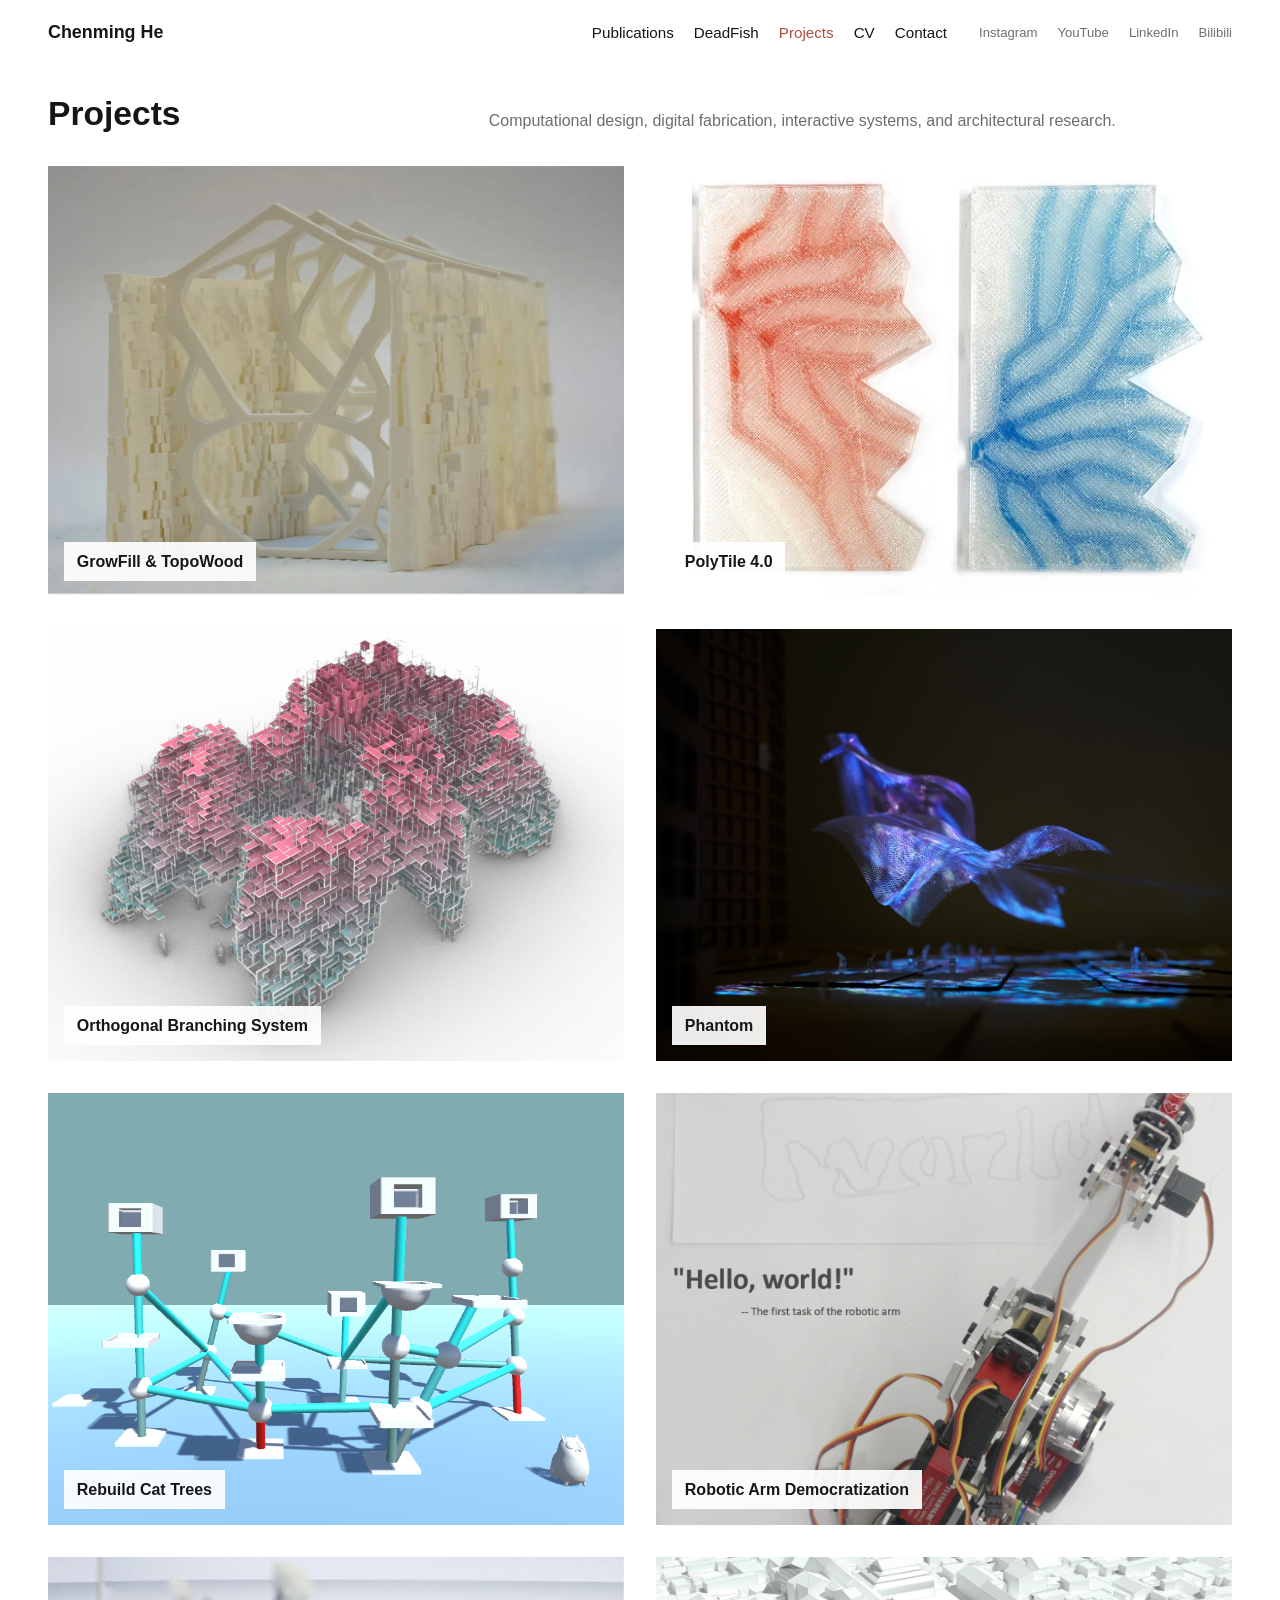
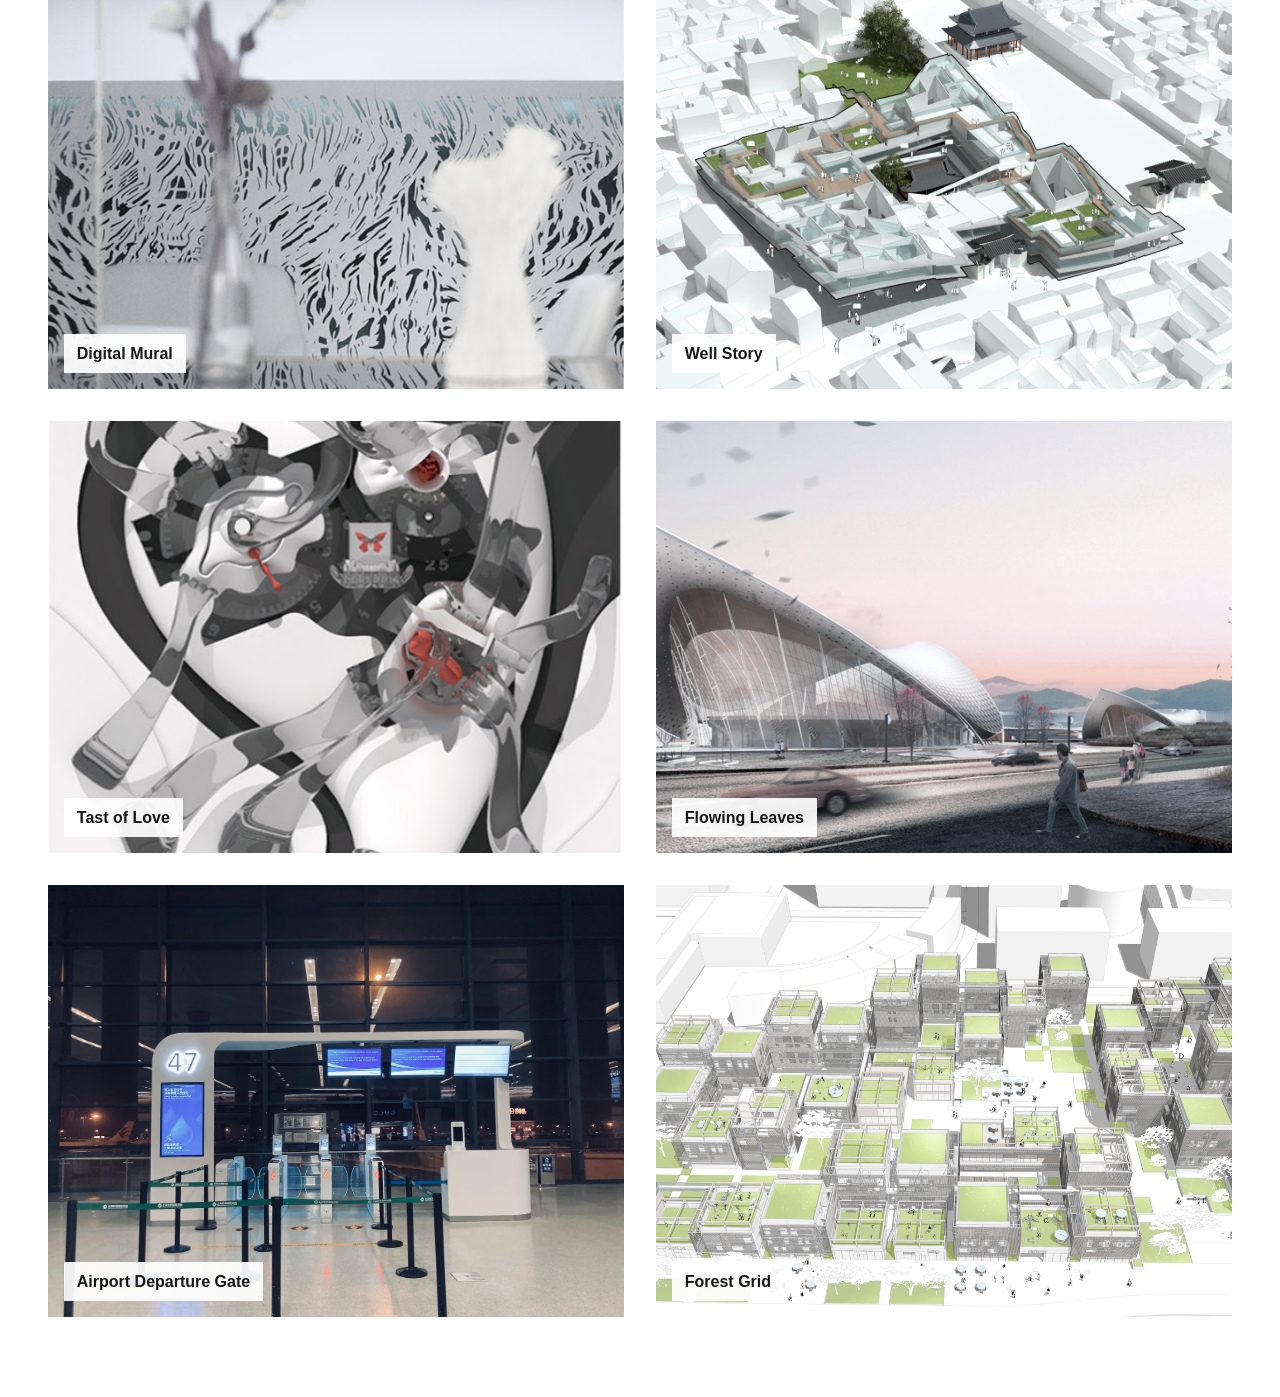
==== index.html @ fe015b78 "Build the initial navigation menu" ====
<!doctype html>
<html lang="en">
  <head>
    <meta charset="utf-8">
    <meta name="viewport" content="width=device-width, initial-scale=1">
    <title>Chenming He</title>
    <meta name="description" content="Portfolio of Chenming He: computational design, digital fabrication, interactive design, and architectural research.">
    <link rel="stylesheet" href="assets/css/site.css">
  </head>
  <body data-page="projects">
    <a class="skip-link" href="#main">Skip to content</a>
    <header class="site-header">
      <a class="site-title" href="index.html">Chenming He</a>
      <nav class="site-nav" aria-label="Primary navigation">
        <a href="publications.html">Publications</a>
        <a href="https://www.food4rhino.com/en/app/deadfish" target="_blank" rel="noreferrer">DeadFish</a>
        <a href="index.html" aria-current="page">Projects</a>
        <a href="cv.html">CV</a>
        <a href="contact.html">Contact</a>
      </nav>
      <nav class="social-nav" aria-label="Social links">
        <a href="https://instagram.com/chenming_he?igshid=OGQ5ZDc2ODk2ZA==" target="_blank" rel="noreferrer">Instagram</a>
        <a href="https://www.youtube.com/@chenminghe8218/featured" target="_blank" rel="noreferrer">YouTube</a>
        <a href="http://linkedin.com/in/chenminghe" target="_blank" rel="noreferrer">LinkedIn</a>
        <a href="https://space.bilibili.com/38767929" target="_blank" rel="noreferrer">Bilibili</a>
      </nav>
    </header>

    <main id="main" class="page-shell">
      <section class="intro-row" aria-labelledby="project-heading">
        <h1 id="project-heading">Projects</h1>
        <p>Computational design, digital fabrication, interactive systems, and architectural research.</p>
      </section>

      <section class="project-grid" id="project-grid" aria-label="Project portfolio"></section>
    </main>

    <script src="assets/js/projects.js"></script>
    <script src="assets/js/site.js"></script>
  </body>
</html>
---- assets/css/site.css ----
:root {
  color-scheme: light;
  --bg: #ffffff;
  --text: #161616;
  --muted: #6d6d6d;
  --line: #dedbd4;
  --surface: #f6f8f5;
  --surface-strong: #e8eef0;
  --accent: #38605e;
  --accent-2: #b04e3c;
  --max: 1800px;
  --gutter: 3rem;
}

* {
  box-sizing: border-box;
}

html {
  font-family: Arial, Helvetica, sans-serif;
  background: var(--bg);
  color: var(--text);
  letter-spacing: 0;
}

body {
  margin: 0;
  min-height: 100vh;
}

img {
  display: block;
  max-width: 100%;
}

a {
  color: inherit;
  text-decoration: none;
}

a:hover {
  color: var(--accent);
}

.skip-link {
  position: absolute;
  left: 1rem;
  top: 1rem;
  transform: translateY(-200%);
  background: var(--text);
  color: var(--bg);
  padding: 0.6rem 0.8rem;
  z-index: 20;
}

.skip-link:focus {
  transform: translateY(0);
}

.site-header {
  display: grid;
  grid-template-columns: minmax(10rem, 1fr) auto auto;
  align-items: center;
  gap: 2rem;
  max-width: var(--max);
  margin: 0 auto;
  padding: 1.35rem var(--gutter);
}

.site-title {
  font-size: 1.12rem;
  font-weight: 700;
}

.site-nav,
.social-nav {
  display: flex;
  align-items: center;
  gap: 1.25rem;
  flex-wrap: wrap;
  font-size: 0.95rem;
}

.social-nav {
  color: var(--muted);
  font-size: 0.82rem;
}

.site-nav a[aria-current="page"] {
  color: var(--accent-2);
}

.page-shell {
  max-width: var(--max);
  margin: 0 auto;
  padding: 2rem var(--gutter) 5rem;
}

.page-shell.narrow {
  max-width: 1100px;
}

.intro-row {
  display: grid;
  grid-template-columns: minmax(12rem, 0.55fr) minmax(16rem, 1fr);
  gap: 2rem;
  align-items: end;
  margin-bottom: 2rem;
}

.intro-row h1 {
  margin: 0;
  font-size: 2.1rem;
  line-height: 1.1;
}

.intro-row p {
  margin: 0;
  max-width: 52rem;
  color: var(--muted);
  line-height: 1.6;
}

.project-grid {
  display: grid;
  grid-template-columns: repeat(2, minmax(0, 1fr));
  gap: 2rem;
}

.project-card {
  position: relative;
  display: block;
  overflow: hidden;
  aspect-ratio: 4 / 3;
  min-height: 25rem;
  background: var(--surface);
  border-radius: 0;
}

.project-card img {
  width: 100%;
  height: 100%;
  object-fit: cover;
  transition: transform 220ms ease, filter 220ms ease;
}

.project-card span {
  position: absolute;
  left: 1rem;
  bottom: 1rem;
  max-width: calc(100% - 2rem);
  padding: 0.65rem 0.8rem;
  background: rgba(255, 255, 255, 0.92);
  color: var(--text);
  font-size: 1rem;
  font-weight: 700;
}

.project-card:hover img {
  transform: scale(1.025);
  filter: saturate(0.9);
}

.publication-grid {
  display: grid;
  grid-template-columns: repeat(2, minmax(0, 1fr));
  gap: 2rem;
}

.publication-card {
  border: 1px solid var(--line);
  background: var(--bg);
  border-radius: 4px;
  overflow: hidden;
}

.publication-card img {
  width: 100%;
  aspect-ratio: 4 / 3;
  object-fit: cover;
}

.publication-card p {
  margin: 1.25rem;
  line-height: 1.55;
}

.text-link {
  display: inline-block;
  margin: 0 1.25rem 1.25rem;
  color: var(--accent);
  font-weight: 700;
}

.cv-stack {
  display: grid;
  gap: 2rem;
}

.cv-stack img {
  width: 100%;
  border: 1px solid var(--line);
  box-shadow: 0 1rem 2rem rgba(20, 20, 20, 0.08);
}

.contact-layout {
  display: grid;
  grid-template-columns: minmax(0, 1fr) 22rem;
  gap: 4rem;
  align-items: start;
}

.eyebrow {
  margin: 0 0 0.75rem;
  color: var(--accent-2);
  font-weight: 700;
}

.contact-copy h1 {
  margin: 0 0 2rem;
  font-size: 2.2rem;
}

.contact-copy p,
.contact-copy blockquote {
  max-width: 50rem;
  line-height: 1.65;
}

.contact-copy blockquote {
  margin: 0 0 2rem;
  padding-left: 1.25rem;
  border-left: 3px solid var(--accent);
  color: #383838;
}

.contact-copy cite {
  display: block;
  margin-top: 0.75rem;
  color: var(--muted);
  font-style: normal;
}

.contact-panel {
  border: 1px solid var(--line);
  border-radius: 4px;
  padding: 1.5rem;
  background: var(--surface);
}

.contact-panel h2 {
  margin: 1.25rem 0 0.6rem;
  font-size: 1rem;
}

.contact-panel h2:first-child {
  margin-top: 0;
}

.contact-panel p {
  margin: 0.35rem 0;
}

.contact-panel ul {
  margin: 0.5rem 0 0;
  padding-left: 1.1rem;
  line-height: 1.7;
}

.back-link {
  display: inline-block;
  margin-bottom: 1.5rem;
  color: var(--accent);
  font-weight: 700;
}

.project-detail {
  display: grid;
  grid-template-columns: minmax(0, 1.2fr) minmax(20rem, 0.8fr);
  gap: 3rem;
  align-items: start;
}

.project-detail img {
  width: 100%;
  aspect-ratio: 4 / 3;
  object-fit: cover;
}

.project-detail h1 {
  margin: 0 0 0.75rem;
  font-size: 2rem;
  line-height: 1.15;
}

.project-kicker {
  margin: 0 0 1.25rem;
  color: var(--accent-2);
  font-weight: 700;
}

.project-detail p {
  line-height: 1.65;
}

.project-meta {
  display: grid;
  gap: 0.75rem;
  margin: 1.5rem 0;
  padding: 1rem 0;
  border-top: 1px solid var(--line);
  border-bottom: 1px solid var(--line);
}

.project-meta div {
  display: grid;
  grid-template-columns: 7rem 1fr;
  gap: 1rem;
}

.project-meta dt {
  color: var(--muted);
}

.project-meta dd {
  margin: 0;
}

.project-pagination {
  display: flex;
  justify-content: space-between;
  gap: 1rem;
  margin-top: 4rem;
  padding-top: 1.5rem;
  border-top: 1px solid var(--line);
}

.project-pagination a {
  color: var(--accent);
  font-weight: 700;
}

.missing-state {
  max-width: 42rem;
  padding: 2rem;
  background: var(--surface-strong);
}

@media (max-width: 1000px) {
  :root {
    --gutter: 1.5rem;
  }

  .site-header {
    grid-template-columns: 1fr;
    gap: 1rem;
  }

  .project-grid,
  .publication-grid,
  .project-detail,
  .contact-layout {
    grid-template-columns: 1fr;
  }

  .project-card {
    min-height: 18rem;
  }
}

@media (max-width: 640px) {
  .site-nav,
  .social-nav {
    gap: 0.8rem;
  }

  .intro-row {
    grid-template-columns: 1fr;
  }

  .page-shell {
    padding-top: 1rem;
  }

  .project-meta div {
    grid-template-columns: 1fr;
    gap: 0.15rem;
  }

  .project-pagination {
    flex-direction: column;
  }
}
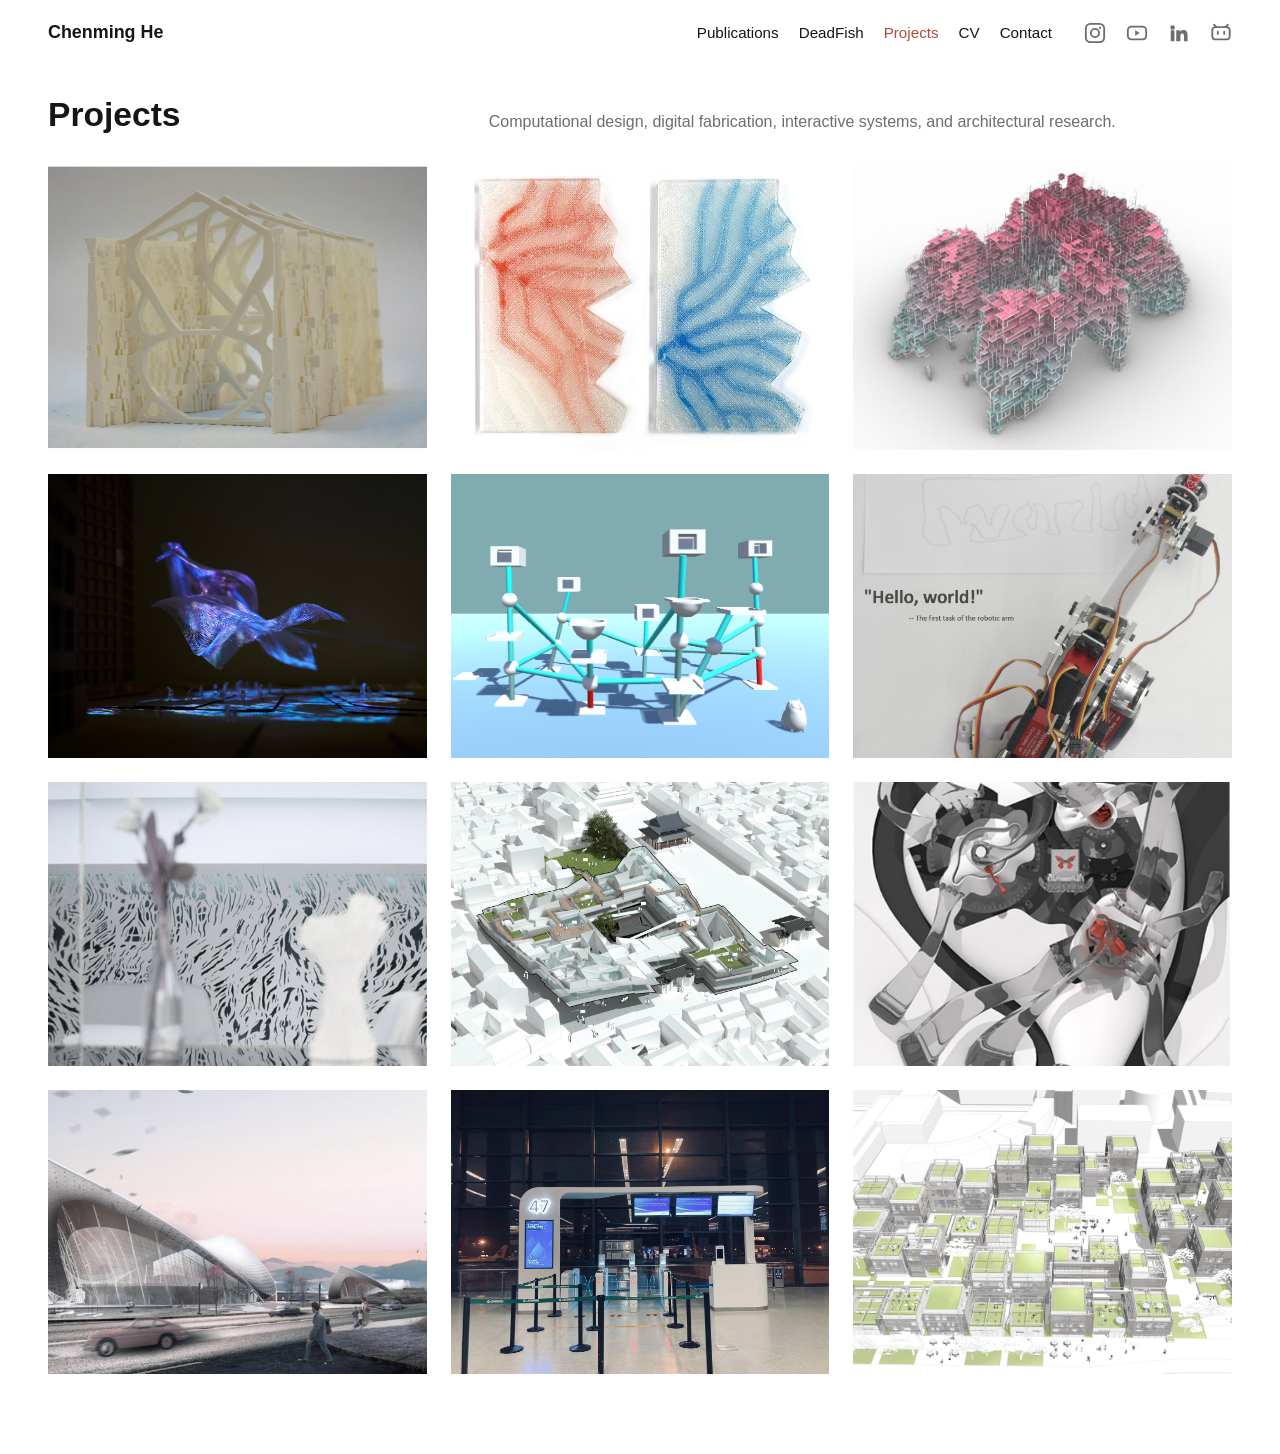
==== commit 5a95b67e: "Complete local rebuild: full galleries, 3-column grid, hover labels, social icons - Add full per-pro" ====
--- a/index.html
+++ b/index.html
@@ -19,10 +19,10 @@
         <a href="contact.html">Contact</a>
       </nav>
       <nav class="social-nav" aria-label="Social links">
-        <a href="https://instagram.com/chenming_he?igshid=OGQ5ZDc2ODk2ZA==" target="_blank" rel="noreferrer">Instagram</a>
-        <a href="https://www.youtube.com/@chenminghe8218/featured" target="_blank" rel="noreferrer">YouTube</a>
-        <a href="http://linkedin.com/in/chenminghe" target="_blank" rel="noreferrer">LinkedIn</a>
-        <a href="https://space.bilibili.com/38767929" target="_blank" rel="noreferrer">Bilibili</a>
+        <a href="https://instagram.com/chenming_he?igshid=OGQ5ZDc2ODk2ZA==" target="_blank" rel="noreferrer" aria-label="Instagram"><svg viewBox="0 0 24 24" fill="none" stroke="currentColor" stroke-width="2" stroke-linecap="round" stroke-linejoin="round" aria-hidden="true"><rect x="2" y="2" width="20" height="20" rx="5"/><circle cx="12" cy="12" r="4.5"/><circle cx="17.5" cy="6.5" r="1.2" fill="currentColor" stroke="none"/></svg></a>
+        <a href="https://www.youtube.com/@chenminghe8218/featured" target="_blank" rel="noreferrer" aria-label="YouTube"><svg viewBox="0 0 24 24" fill="none" stroke="currentColor" stroke-width="2" stroke-linecap="round" stroke-linejoin="round" aria-hidden="true"><rect x="2" y="5" width="20" height="14" rx="4"/><path d="M10 9l5 3-5 3z" fill="currentColor" stroke="none"/></svg></a>
+        <a href="http://linkedin.com/in/chenminghe" target="_blank" rel="noreferrer" aria-label="LinkedIn"><svg viewBox="0 0 24 24" fill="currentColor" stroke="none" aria-hidden="true"><path d="M4.98 3.5A2.5 2.5 0 1 0 5 8.5 2.5 2.5 0 0 0 4.98 3.5zM3 9h4v12H3zM9 9h3.8v1.7h.05c.53-1 1.83-2.05 3.77-2.05 4.03 0 4.78 2.65 4.78 6.1V21h-4v-5.4c0-1.29-.02-2.95-1.8-2.95-1.8 0-2.08 1.4-2.08 2.85V21H9z"/></svg></a>
+        <a href="https://space.bilibili.com/38767929" target="_blank" rel="noreferrer" aria-label="Bilibili"><svg viewBox="0 0 24 24" fill="none" stroke="currentColor" stroke-width="2" stroke-linecap="round" stroke-linejoin="round" aria-hidden="true"><path d="M7 5.5 4.5 3M17 5.5 19.5 3"/><rect x="2.5" y="5.5" width="19" height="13.5" rx="3.5"/><path d="M8.5 10.5v2.5M15.5 10.5v2.5"/></svg></a>
       </nav>
     </header>
 
--- a/assets/css/site.css
+++ b/assets/css/site.css
@@ -86,6 +86,23 @@
   font-size: 0.82rem;
 }
 
+.social-nav a {
+  display: inline-flex;
+  align-items: center;
+  justify-content: center;
+  color: var(--muted);
+}
+
+.social-nav a:hover {
+  color: var(--accent);
+}
+
+.social-nav svg {
+  width: 22px;
+  height: 22px;
+  display: block;
+}
+
 .site-nav a[aria-current="page"] {
   color: var(--accent-2);
 }
@@ -123,8 +140,8 @@
 
 .project-grid {
   display: grid;
-  grid-template-columns: repeat(2, minmax(0, 1fr));
-  gap: 2rem;
+  grid-template-columns: repeat(3, minmax(0, 1fr));
+  gap: 1.5rem;
 }
 
 .project-card {
@@ -132,7 +149,6 @@
   display: block;
   overflow: hidden;
   aspect-ratio: 4 / 3;
-  min-height: 25rem;
   background: var(--surface);
   border-radius: 0;
 }
@@ -146,19 +162,47 @@
 
 .project-card span {
   position: absolute;
-  left: 1rem;
-  bottom: 1rem;
-  max-width: calc(100% - 2rem);
-  padding: 0.65rem 0.8rem;
-  background: rgba(255, 255, 255, 0.92);
+  left: 1.25rem;
+  bottom: 1.25rem;
+  z-index: 2;
+  max-width: calc(100% - 2.5rem);
   color: var(--text);
-  font-size: 1rem;
-  font-weight: 700;
+  font-size: 1.45rem;
+  font-weight: 700;
+  line-height: 1.15;
+  text-shadow: 0 0 8px rgba(255, 255, 255, 0.7);
+  opacity: 0;
+  transform: translateY(8px);
+  transition: opacity 240ms ease, transform 240ms ease;
+}
+
+.project-card::after {
+  content: "";
+  position: absolute;
+  inset: 0;
+  z-index: 1;
+  background: rgba(246, 248, 245, 0);
+  transition: background 240ms ease;
+  pointer-events: none;
 }
 
 .project-card:hover img {
-  transform: scale(1.025);
-  filter: saturate(0.9);
+  transform: scale(1.03);
+  filter: brightness(1.08) saturate(0.96);
+}
+
+.project-card:hover::after {
+  background: rgba(246, 248, 245, 0.5);
+}
+
+.project-card:hover span {
+  opacity: 1;
+  transform: none;
+}
+
+.project-card:focus-visible span {
+  opacity: 1;
+  transform: none;
 }
 
 .publication-grid {
@@ -274,39 +318,27 @@
   font-weight: 700;
 }
 
-.project-detail {
-  display: grid;
-  grid-template-columns: minmax(0, 1.2fr) minmax(20rem, 0.8fr);
-  gap: 3rem;
-  align-items: start;
-}
-
-.project-detail img {
-  width: 100%;
-  aspect-ratio: 4 / 3;
-  object-fit: cover;
-}
-
-.project-detail h1 {
-  margin: 0 0 0.75rem;
-  font-size: 2rem;
-  line-height: 1.15;
+.cs-head {
+  max-width: 70rem;
+  margin: 0 auto 2.5rem;
+}
+
+.cs-head h1 {
+  margin: 0 0 0.5rem;
+  font-size: 2.2rem;
+  line-height: 1.12;
 }
 
 .project-kicker {
-  margin: 0 0 1.25rem;
+  margin: 0 0 1rem;
   color: var(--accent-2);
   font-weight: 700;
 }
 
-.project-detail p {
-  line-height: 1.65;
-}
-
 .project-meta {
   display: grid;
   gap: 0.75rem;
-  margin: 1.5rem 0;
+  margin: 1.5rem 0 0;
   padding: 1rem 0;
   border-top: 1px solid var(--line);
   border-bottom: 1px solid var(--line);
@@ -324,6 +356,50 @@
 
 .project-meta dd {
   margin: 0;
+}
+
+.case-study {
+  max-width: 70rem;
+  margin: 0 auto;
+}
+
+.case-study h2 {
+  font-size: 1.6rem;
+  line-height: 1.2;
+  margin: 2.75rem 0 1rem;
+}
+
+.case-study h3 {
+  font-size: 1.3rem;
+  line-height: 1.25;
+  margin: 2.25rem 0 0.85rem;
+}
+
+.case-study h4 {
+  font-size: 1.08rem;
+  margin: 1.75rem 0 0.6rem;
+}
+
+.case-study p {
+  line-height: 1.75;
+  margin: 0 0 1.15rem;
+}
+
+.case-study blockquote {
+  margin: 1.5rem 0;
+  padding-left: 1.25rem;
+  border-left: 3px solid var(--accent);
+  color: #383838;
+}
+
+.cs-figure {
+  margin: 1.75rem 0;
+}
+
+.cs-figure img {
+  width: 100%;
+  height: auto;
+  background: var(--surface);
 }
 
 .project-pagination {
@@ -356,15 +432,13 @@
     gap: 1rem;
   }
 
-  .project-grid,
+  .project-grid {
+    grid-template-columns: repeat(2, minmax(0, 1fr));
+  }
+
   .publication-grid,
-  .project-detail,
   .contact-layout {
     grid-template-columns: 1fr;
-  }
-
-  .project-card {
-    min-height: 18rem;
   }
 }
 
@@ -374,6 +448,10 @@
     gap: 0.8rem;
   }
 
+  .project-grid {
+    grid-template-columns: 1fr;
+  }
+
   .intro-row {
     grid-template-columns: 1fr;
   }
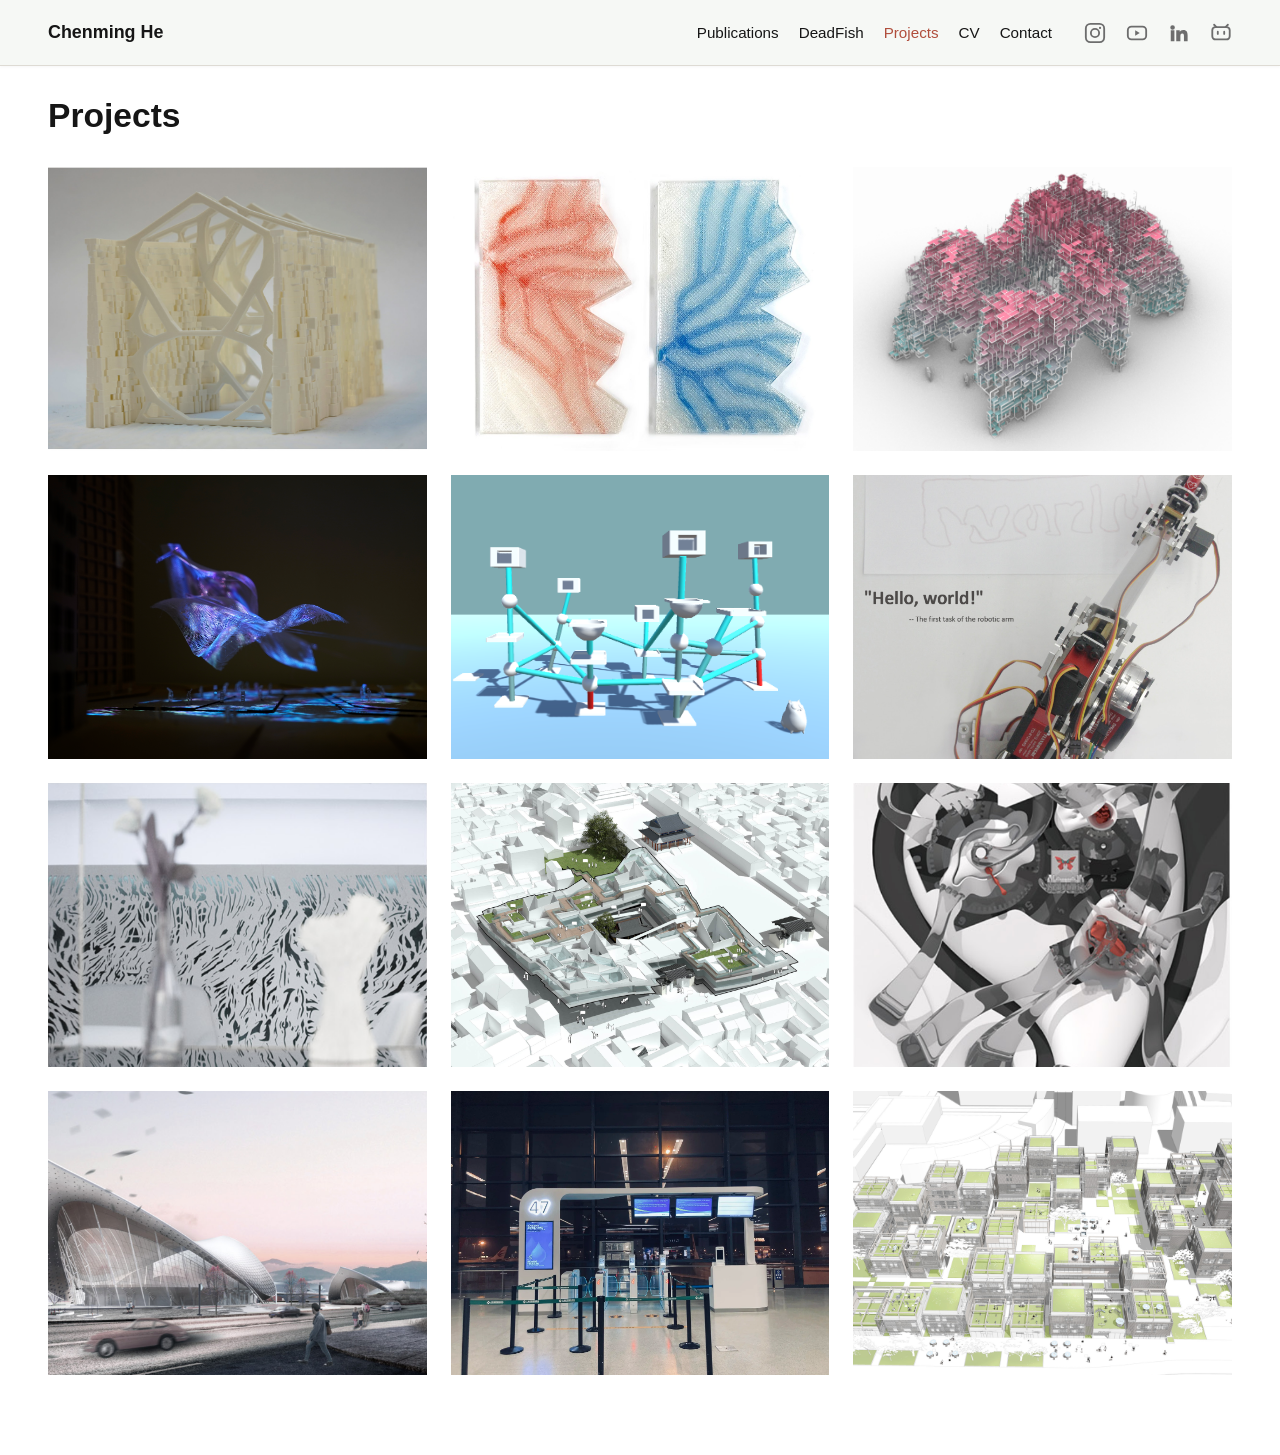
==== commit 9455290e: "Add header banner band; remove page intro subtitles - Wrap header content in .site-header-inner; giv" ====
--- a/index.html
+++ b/index.html
@@ -10,6 +10,7 @@
   <body data-page="projects">
     <a class="skip-link" href="#main">Skip to content</a>
     <header class="site-header">
+      <div class="site-header-inner">
       <a class="site-title" href="index.html">Chenming He</a>
       <nav class="site-nav" aria-label="Primary navigation">
         <a href="publications.html">Publications</a>
@@ -24,12 +25,12 @@
         <a href="http://linkedin.com/in/chenminghe" target="_blank" rel="noreferrer" aria-label="LinkedIn"><svg viewBox="0 0 24 24" fill="currentColor" stroke="none" aria-hidden="true"><path d="M4.98 3.5A2.5 2.5 0 1 0 5 8.5 2.5 2.5 0 0 0 4.98 3.5zM3 9h4v12H3zM9 9h3.8v1.7h.05c.53-1 1.83-2.05 3.77-2.05 4.03 0 4.78 2.65 4.78 6.1V21h-4v-5.4c0-1.29-.02-2.95-1.8-2.95-1.8 0-2.08 1.4-2.08 2.85V21H9z"/></svg></a>
         <a href="https://space.bilibili.com/38767929" target="_blank" rel="noreferrer" aria-label="Bilibili"><svg viewBox="0 0 24 24" fill="none" stroke="currentColor" stroke-width="2" stroke-linecap="round" stroke-linejoin="round" aria-hidden="true"><path d="M7 5.5 4.5 3M17 5.5 19.5 3"/><rect x="2.5" y="5.5" width="19" height="13.5" rx="3.5"/><path d="M8.5 10.5v2.5M15.5 10.5v2.5"/></svg></a>
       </nav>
+      </div>
     </header>
 
     <main id="main" class="page-shell">
       <section class="intro-row" aria-labelledby="project-heading">
         <h1 id="project-heading">Projects</h1>
-        <p>Computational design, digital fabrication, interactive systems, and architectural research.</p>
       </section>
 
       <section class="project-grid" id="project-grid" aria-label="Project portfolio"></section>
--- a/assets/css/site.css
+++ b/assets/css/site.css
@@ -58,6 +58,12 @@
 }
 
 .site-header {
+  background: var(--surface);
+  border-bottom: 1px solid var(--line);
+  box-shadow: 0 1px 3px rgba(20, 20, 20, 0.04);
+}
+
+.site-header-inner {
   display: grid;
   grid-template-columns: minmax(10rem, 1fr) auto auto;
   align-items: center;
@@ -427,7 +433,7 @@
     --gutter: 1.5rem;
   }
 
-  .site-header {
+  .site-header-inner {
     grid-template-columns: 1fr;
     gap: 1rem;
   }
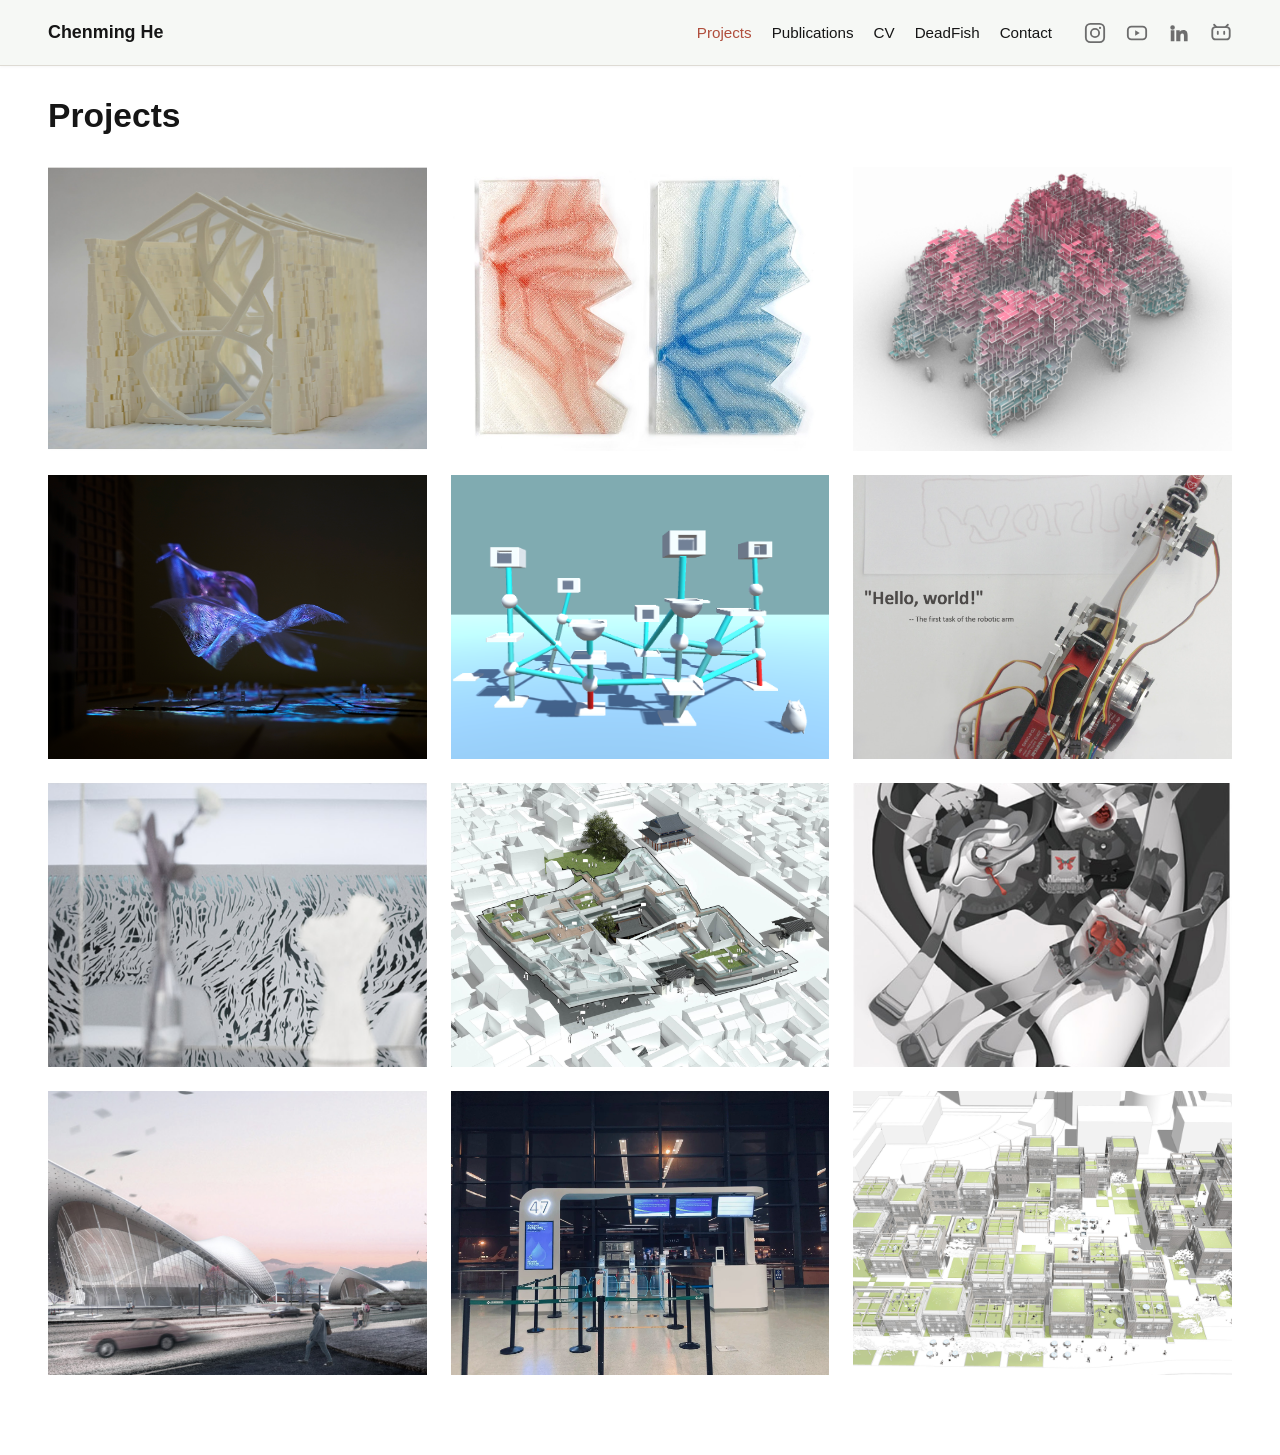
==== commit 846c12a2: "Reorder primary nav: Projects, Publications, CV, DeadFish, Contact Co-Authored-By: Claude Opus 4.8 <" ====
--- a/index.html
+++ b/index.html
@@ -13,10 +13,10 @@
       <div class="site-header-inner">
       <a class="site-title" href="index.html">Chenming He</a>
       <nav class="site-nav" aria-label="Primary navigation">
+        <a href="index.html" aria-current="page">Projects</a>
         <a href="publications.html">Publications</a>
+        <a href="cv.html">CV</a>
         <a href="https://www.food4rhino.com/en/app/deadfish" target="_blank" rel="noreferrer">DeadFish</a>
-        <a href="index.html" aria-current="page">Projects</a>
-        <a href="cv.html">CV</a>
         <a href="contact.html">Contact</a>
       </nav>
       <nav class="social-nav" aria-label="Social links">
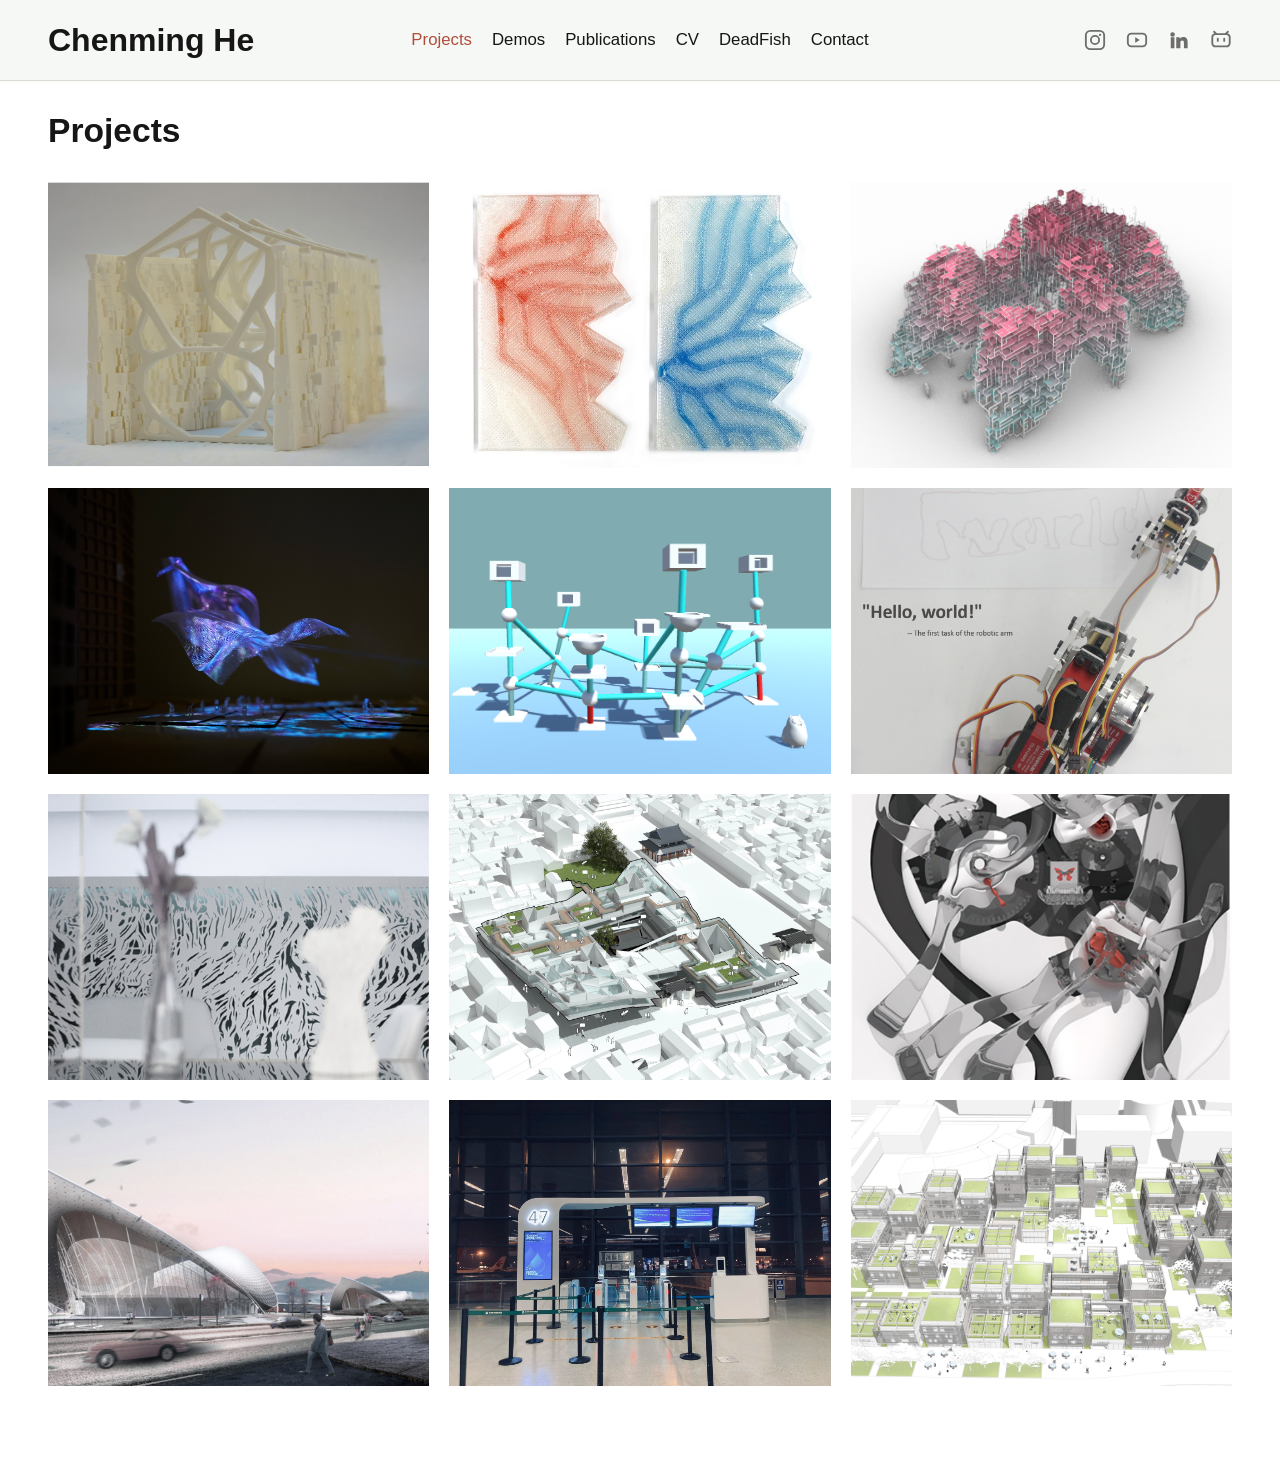
==== commit 11bc5aa1: "Add Demos tab with 4 interactive coursework demos - New "Demos" nav tab (after Projects) on all page" ====
--- a/index.html
+++ b/index.html
@@ -14,6 +14,7 @@
       <a class="site-title" href="index.html">Chenming He</a>
       <nav class="site-nav" aria-label="Primary navigation">
         <a href="index.html" aria-current="page">Projects</a>
+        <a href="demos.html">Demos</a>
         <a href="publications.html">Publications</a>
         <a href="cv.html">CV</a>
         <a href="https://www.food4rhino.com/en/app/deadfish" target="_blank" rel="noreferrer">DeadFish</a>
--- a/assets/css/site.css
+++ b/assets/css/site.css
@@ -65,7 +65,7 @@
 
 .site-header-inner {
   display: grid;
-  grid-template-columns: minmax(10rem, 1fr) auto auto;
+  grid-template-columns: 1fr auto 1fr;
   align-items: center;
   gap: 2rem;
   max-width: var(--max);
@@ -74,7 +74,7 @@
 }
 
 .site-title {
-  font-size: 1.12rem;
+  font-size: 2rem;
   font-weight: 700;
 }
 
@@ -84,10 +84,11 @@
   align-items: center;
   gap: 1.25rem;
   flex-wrap: wrap;
-  font-size: 0.95rem;
+  font-size: 1.05rem;
 }
 
 .social-nav {
+  justify-self: end;
   color: var(--muted);
   font-size: 0.82rem;
 }
@@ -147,7 +148,7 @@
 .project-grid {
   display: grid;
   grid-template-columns: repeat(3, minmax(0, 1fr));
-  gap: 1.5rem;
+  gap: 1.25rem;
 }
 
 .project-card {
@@ -211,28 +212,27 @@
   transform: none;
 }
 
+.demo-card img {
+  object-fit: contain;
+  padding: 1.5rem;
+}
+
 .publication-grid {
   display: grid;
-  grid-template-columns: repeat(2, minmax(0, 1fr));
-  gap: 2rem;
-}
-
-.publication-card {
-  border: 1px solid var(--line);
-  background: var(--bg);
-  border-radius: 4px;
-  overflow: hidden;
+  grid-template-columns: repeat(3, minmax(0, 1fr));
+  gap: 1.5rem;
 }
 
 .publication-card img {
+  display: block;
   width: 100%;
-  aspect-ratio: 4 / 3;
-  object-fit: cover;
+  height: auto;
 }
 
 .publication-card p {
-  margin: 1.25rem;
-  line-height: 1.55;
+  margin: 1rem 0 0;
+  font-size: 0.875rem;
+  line-height: 1.7;
 }
 
 .text-link {
@@ -242,22 +242,280 @@
   font-weight: 700;
 }
 
-.cv-stack {
-  display: grid;
-  gap: 2rem;
-}
-
-.cv-stack img {
-  width: 100%;
+.cv {
+  max-width: 8.3in;
+  margin: 0 auto;
+  padding: 0 0.5in;
+  font-family: "Times New Roman", Times, "Liberation Serif", Georgia, serif;
+  font-size: 11pt;
+  line-height: 1.3;
+  color: #000;
+}
+
+.cv-header {
+  text-align: center;
+  margin-bottom: 1.4rem;
+}
+
+.cv-header h1 {
+  margin: 0 0 0.3rem;
+  font-size: 18pt;
+  font-weight: 700;
+  letter-spacing: 0.04em;
+}
+
+.cv-contact {
+  margin: 0;
+  font-size: 10.5pt;
+  color: #000;
+}
+
+.cv-contact a {
+  color: #000;
+}
+
+.cv-contact span {
+  margin: 0 0.45rem;
+  color: #555;
+}
+
+.cv-section {
+  margin-bottom: 1.5rem;
+}
+
+.cv-section > h2 {
+  margin: 0 0 0.55rem;
+  padding-bottom: 0.15rem;
+  font-size: 11pt;
+  font-weight: 700;
+  text-transform: uppercase;
+  letter-spacing: 0.08em;
+  border-bottom: 1px solid #000;
+}
+
+.cv-entry {
+  margin-bottom: 0.9rem;
+}
+
+.cv-entry-head,
+.cv-entry-sub {
+  display: flex;
+  justify-content: space-between;
+  align-items: baseline;
+  gap: 1.5rem;
+}
+
+.cv-org {
+  font-weight: 700;
+}
+
+.cv-role {
+  font-style: italic;
+  font-weight: 400;
+  color: #000;
+}
+
+.cv-loc,
+.cv-date {
+  color: #000;
+  white-space: nowrap;
+  text-align: right;
+}
+
+.cv-entry ul {
+  margin: 0.35rem 0 0;
+  padding-left: 1.1rem;
+  line-height: 1.3;
+}
+
+.cv-entry li {
+  margin-bottom: 0.18rem;
+}
+
+.cv-subentry {
+  margin: 0.55rem 0 0 1.25rem;
+}
+
+.cv-project {
+  margin: 0.5rem 0 0.15rem;
+  font-weight: 700;
+}
+
+.cv-note {
+  font-weight: 400;
+  font-style: italic;
+  color: #333;
+}
+
+.cv-skills {
+  margin: 0;
+}
+
+.cv-skills > div {
+  display: grid;
+  grid-template-columns: 7rem 1fr;
+  gap: 1rem;
+  margin-bottom: 0.3rem;
+}
+
+.cv-skills dt {
+  font-weight: 700;
+}
+
+.cv-skills dd {
+  margin: 0;
+}
+
+.cv-actions {
+  max-width: 60rem;
+  margin: 0 auto 1.25rem;
+  display: flex;
+  justify-content: flex-end;
+}
+
+.btn-download {
+  font: inherit;
+  font-weight: 700;
+  cursor: pointer;
   border: 1px solid var(--line);
-  box-shadow: 0 1rem 2rem rgba(20, 20, 20, 0.08);
+  background: var(--surface);
+  color: var(--text);
+  padding: 0.55rem 1.1rem;
+  border-radius: 4px;
+  transition: border-color 160ms ease, color 160ms ease;
+}
+
+.btn-download:hover {
+  border-color: var(--accent);
+  color: var(--accent);
+}
+
+@media print {
+  .site-header,
+  .cv-actions,
+  .skip-link {
+    display: none !important;
+  }
+
+  body {
+    background: #fff;
+  }
+
+  .page-shell {
+    max-width: none;
+    padding: 0;
+  }
+
+  .cv {
+    max-width: none;
+    padding: 0;
+    font-size: 11pt;
+    line-height: 1.22;
+  }
+
+  .cv-header {
+    margin-bottom: 0.75rem;
+  }
+
+  .cv-header h1 {
+    font-size: 17pt;
+    margin-bottom: 0.15rem;
+  }
+
+  .cv-section {
+    margin-bottom: 0.9rem;
+  }
+
+  .cv-section > h2 {
+    margin-bottom: 0.35rem;
+    break-after: avoid;
+  }
+
+  .cv-entry {
+    margin-bottom: 0.55rem;
+  }
+
+  .cv-entry-head,
+  .cv-entry-sub,
+  .cv-project {
+    break-inside: avoid;
+    break-after: avoid;
+  }
+
+  .cv-entry ul {
+    margin-top: 0.25rem;
+    orphans: 2;
+    widows: 2;
+  }
+
+  .cv-entry li {
+    margin-bottom: 0.1rem;
+    break-inside: avoid;
+  }
+
+  .cv-subentry {
+    margin-top: 0.4rem;
+  }
+
+  .cv-contact a,
+  .cv-entry a {
+    color: #000;
+    text-decoration: none;
+  }
+
+  @page {
+    margin: 2cm;
+  }
+}
+
+@media (max-width: 640px) {
+  .cv-entry-head,
+  .cv-entry-sub {
+    flex-direction: column;
+    gap: 0.1rem;
+  }
+
+  .cv-loc,
+  .cv-date {
+    text-align: left;
+    white-space: normal;
+  }
+
+  .cv-skills > div {
+    grid-template-columns: 1fr;
+    gap: 0.15rem;
+  }
 }
 
 .contact-layout {
   display: grid;
-  grid-template-columns: minmax(0, 1fr) 22rem;
+  grid-template-columns: minmax(0, 2.25fr) minmax(0, 1fr) minmax(0, 1.2fr);
   gap: 4rem;
   align-items: start;
+}
+
+.contact-banner {
+  margin: 0 0 3rem;
+}
+
+.contact-banner img {
+  display: block;
+  width: 100%;
+  height: auto;
+}
+
+.contact-portrait {
+  margin: 0;
+}
+
+.contact-portrait img {
+  width: 100%;
+  height: auto;
+}
+
+.contact-accent {
+  color: #3965b2;
+  font-weight: 700;
 }
 
 .eyebrow {
@@ -274,28 +532,24 @@
 .contact-copy p,
 .contact-copy blockquote {
   max-width: 50rem;
-  line-height: 1.65;
+  line-height: 1.7;
 }
 
 .contact-copy blockquote {
-  margin: 0 0 2rem;
-  padding-left: 1.25rem;
-  border-left: 3px solid var(--accent);
-  color: #383838;
+  margin: 0 0 1.75rem;
+  font-style: italic;
+  color: var(--text);
 }
 
 .contact-copy cite {
   display: block;
   margin-top: 0.75rem;
   color: var(--muted);
-  font-style: normal;
+  font-style: italic;
 }
 
 .contact-panel {
-  border: 1px solid var(--line);
-  border-radius: 4px;
-  padding: 1.5rem;
-  background: var(--surface);
+  padding: 0;
 }
 
 .contact-panel h2 {
@@ -315,6 +569,12 @@
   margin: 0.5rem 0 0;
   padding-left: 1.1rem;
   line-height: 1.7;
+}
+
+.contact-panel h1 {
+  margin: 0 0 1.5rem;
+  font-size: 2rem;
+  line-height: 1.1;
 }
 
 .back-link {
@@ -364,38 +624,77 @@
   margin: 0;
 }
 
-.case-study {
-  max-width: 70rem;
+.cs-banner {
+  margin: 0 calc(-1 * var(--gutter)) 2.5rem;
+}
+
+.cs-banner img {
+  display: block;
+  width: 100%;
+  height: auto;
+}
+
+.cs-intro {
+  display: grid;
+  grid-template-columns: 1fr 1fr;
+  gap: 3rem;
+  max-width: 76rem;
+  margin: 0 auto 2.75rem;
+  align-items: start;
+}
+
+.cs-title {
+  margin: 0 0 1rem;
+  font-size: 2rem;
+  line-height: 1.15;
+}
+
+.cs-accent {
+  color: #779fe6;
+}
+
+.cs-intro .cs-subtitle {
+  margin: 0 0 1.25rem;
+  font-style: italic;
+  font-weight: 700;
+}
+
+.cs-intro .cs-meta {
+  margin: 0 0 0.5rem;
+  line-height: 1.5;
+}
+
+.cs-intro-aside p {
+  margin: 0 0 1rem;
+  line-height: 1.7;
+}
+
+.cs-body {
+  max-width: 76rem;
   margin: 0 auto;
 }
 
-.case-study h2 {
-  font-size: 1.6rem;
+.cs-body h2,
+.cs-body h3 {
+  margin: 2.5rem 0 1rem;
+  font-size: 1.8rem;
   line-height: 1.2;
-  margin: 2.75rem 0 1rem;
-}
-
-.case-study h3 {
-  font-size: 1.3rem;
-  line-height: 1.25;
-  margin: 2.25rem 0 0.85rem;
-}
-
-.case-study h4 {
-  font-size: 1.08rem;
+}
+
+.cs-body h4 {
   margin: 1.75rem 0 0.6rem;
-}
-
-.case-study p {
+  font-size: 1.15rem;
+}
+
+.cs-body p {
+  margin: 0 0 1.15rem;
   line-height: 1.75;
-  margin: 0 0 1.15rem;
-}
-
-.case-study blockquote {
+}
+
+.cs-body blockquote {
   margin: 1.5rem 0;
   padding-left: 1.25rem;
   border-left: 3px solid var(--accent);
-  color: #383838;
 }
 
 .cs-figure {
@@ -403,9 +702,37 @@
 }
 
 .cs-figure img {
+  display: block;
   width: 100%;
   height: auto;
   background: var(--surface);
+}
+
+.cs-gallery {
+  display: grid;
+  grid-template-columns: 1fr;
+  gap: 1.75rem;
+  margin: 1.75rem 0;
+}
+
+.cs-gallery img {
+  display: block;
+  width: 100%;
+  height: auto;
+  background: var(--surface);
+}
+
+@media (max-width: 900px) {
+  .cs-intro {
+    grid-template-columns: 1fr;
+    gap: 1.5rem;
+  }
+}
+
+@media (max-width: 640px) {
+  .cs-gallery {
+    grid-template-columns: 1fr;
+  }
 }
 
 .project-pagination {
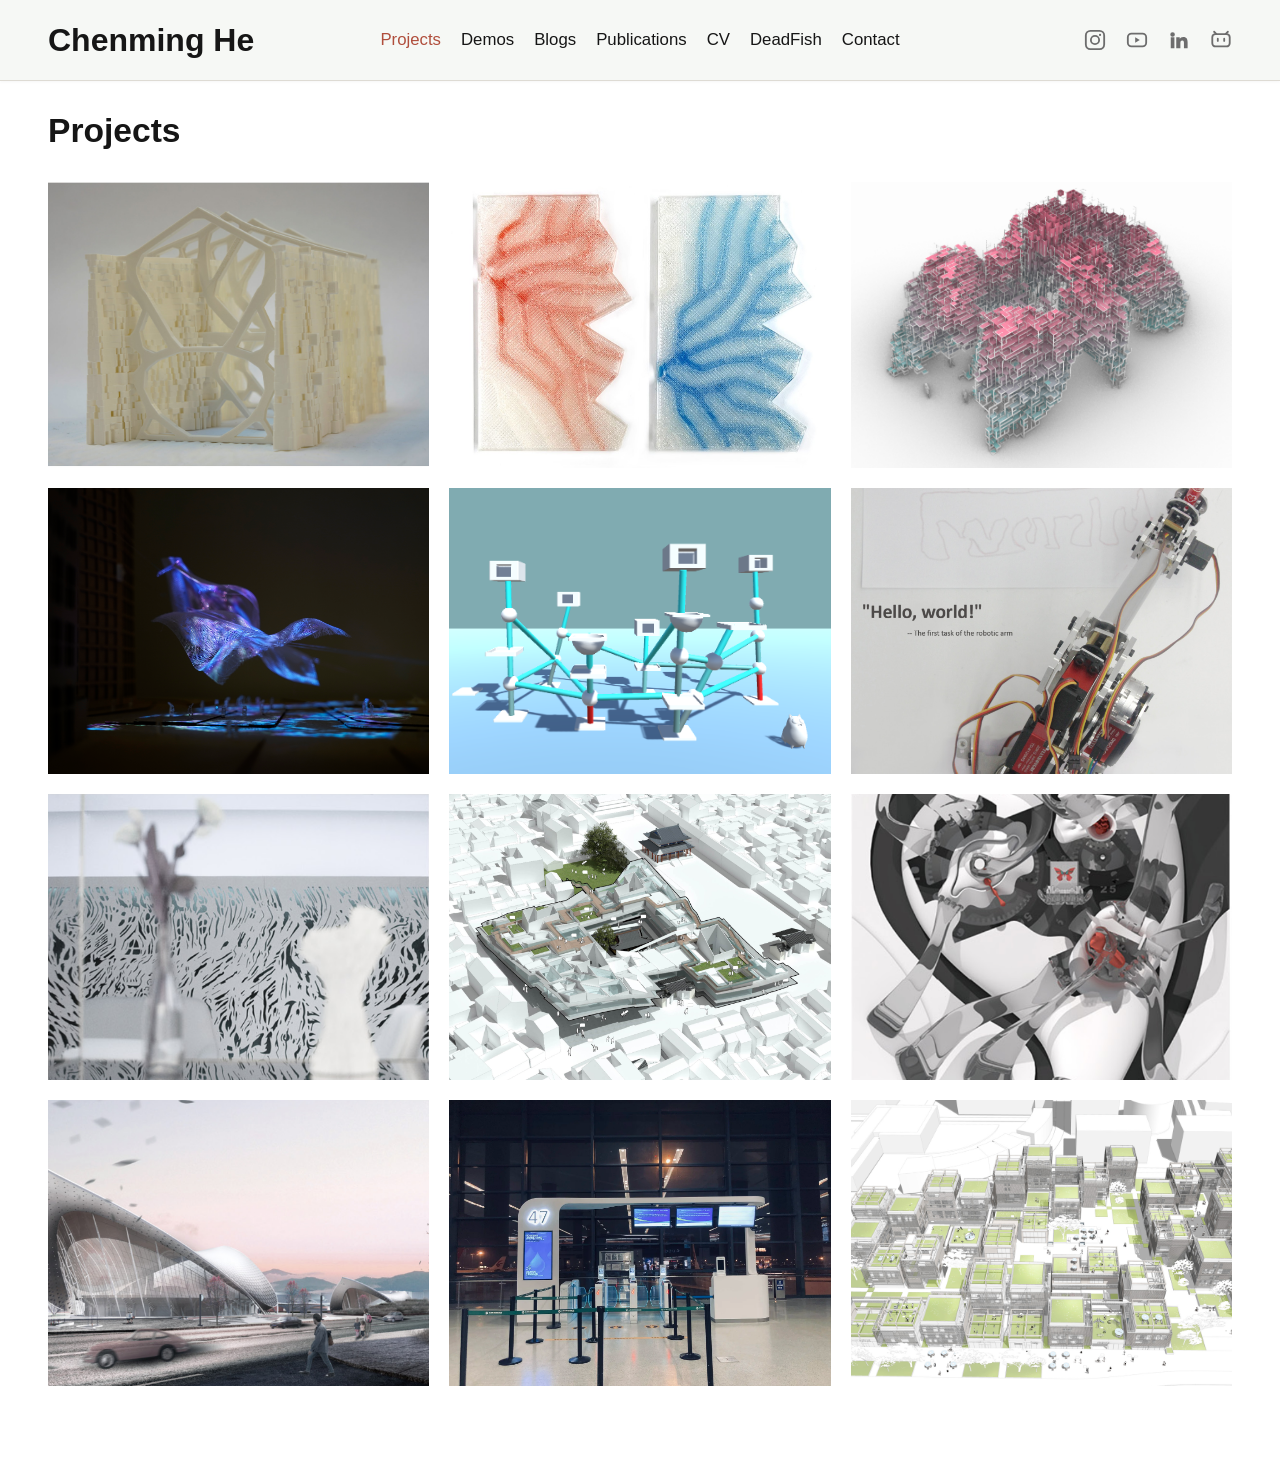
==== commit 82dcb64e: "Add bilingual Blogs tab with the two Rhino × AI posts - blogs.html index and blog/<slug>.html post p" ====
--- a/index.html
+++ b/index.html
@@ -15,6 +15,7 @@
       <nav class="site-nav" aria-label="Primary navigation">
         <a href="index.html" aria-current="page">Projects</a>
         <a href="demos.html">Demos</a>
+        <a href="blogs.html">Blogs</a>
         <a href="publications.html">Publications</a>
         <a href="cv.html">CV</a>
         <a href="https://www.food4rhino.com/en/app/deadfish" target="_blank" rel="noreferrer">DeadFish</a>
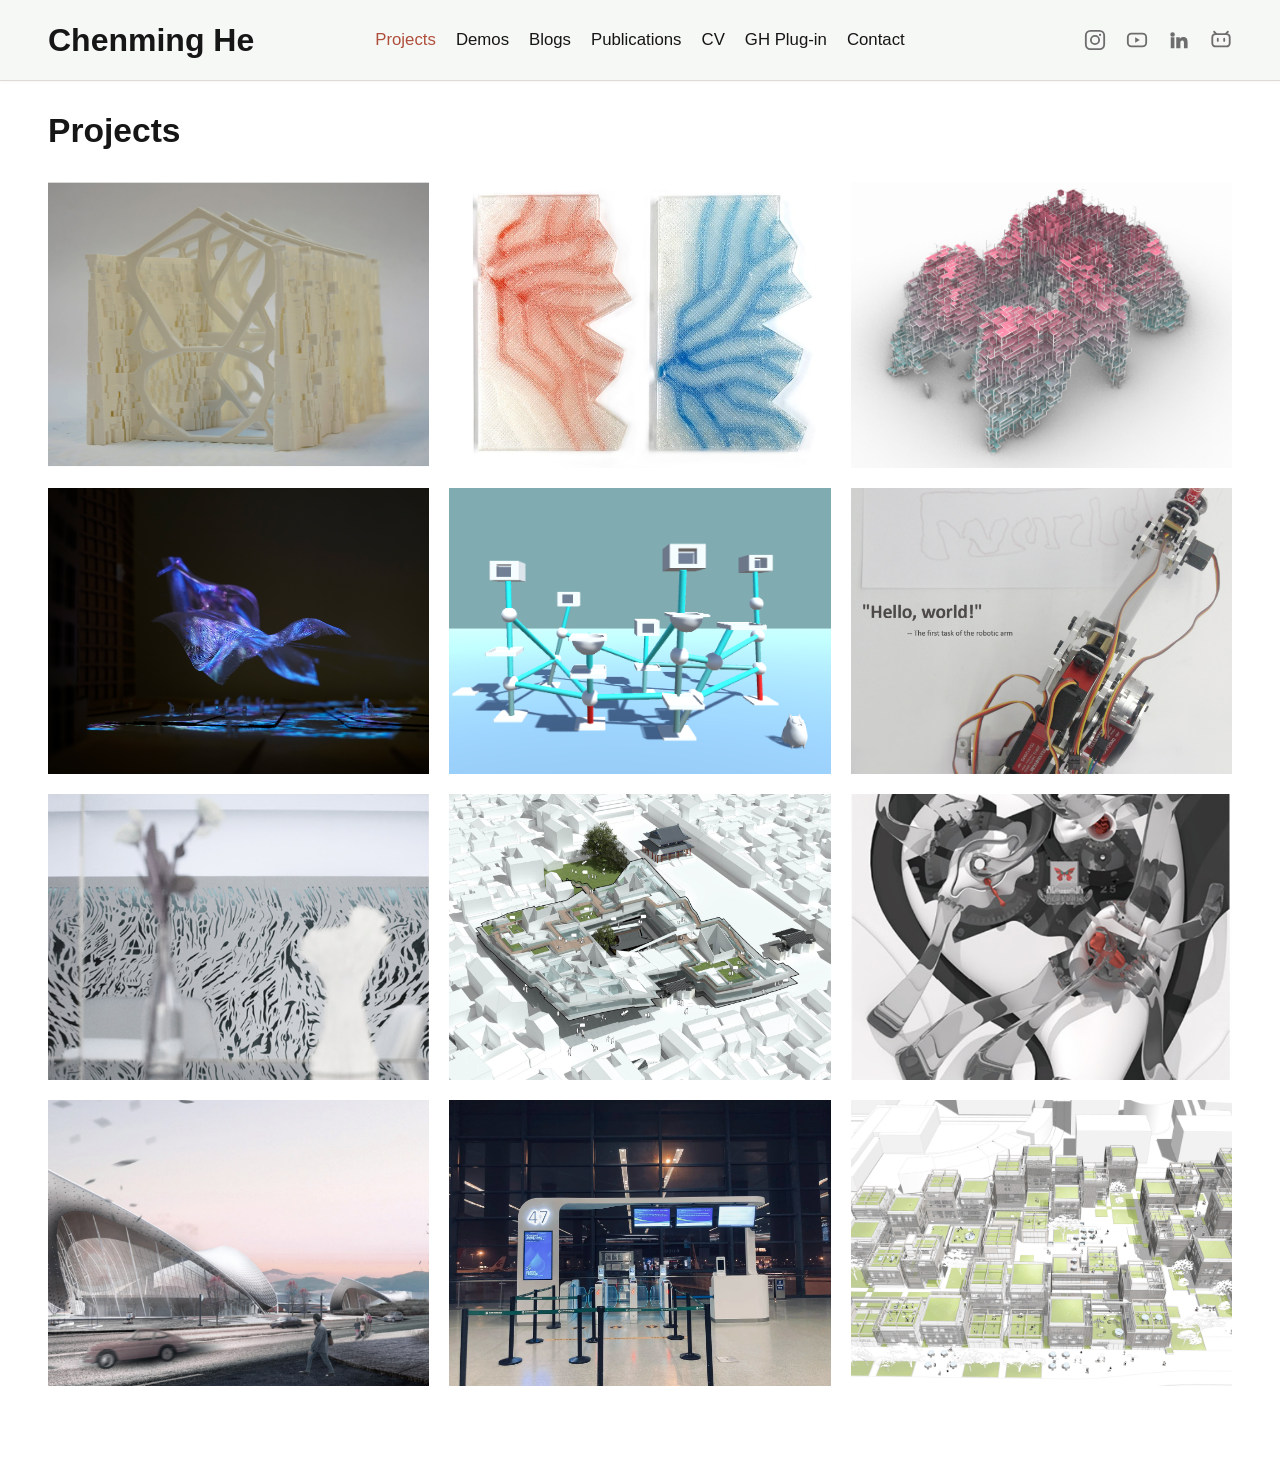
==== commit beab7b90: "Add GH Plug-in page for DeadFish and Moyu" ====
--- a/index.html
+++ b/index.html
@@ -18,7 +18,7 @@
         <a href="blogs.html">Blogs</a>
         <a href="publications.html">Publications</a>
         <a href="cv.html">CV</a>
-        <a href="https://www.food4rhino.com/en/app/deadfish" target="_blank" rel="noreferrer">DeadFish</a>
+        <a href="gh-plugins.html">GH Plug-in</a>
         <a href="contact.html">Contact</a>
       </nav>
       <nav class="social-nav" aria-label="Social links">
